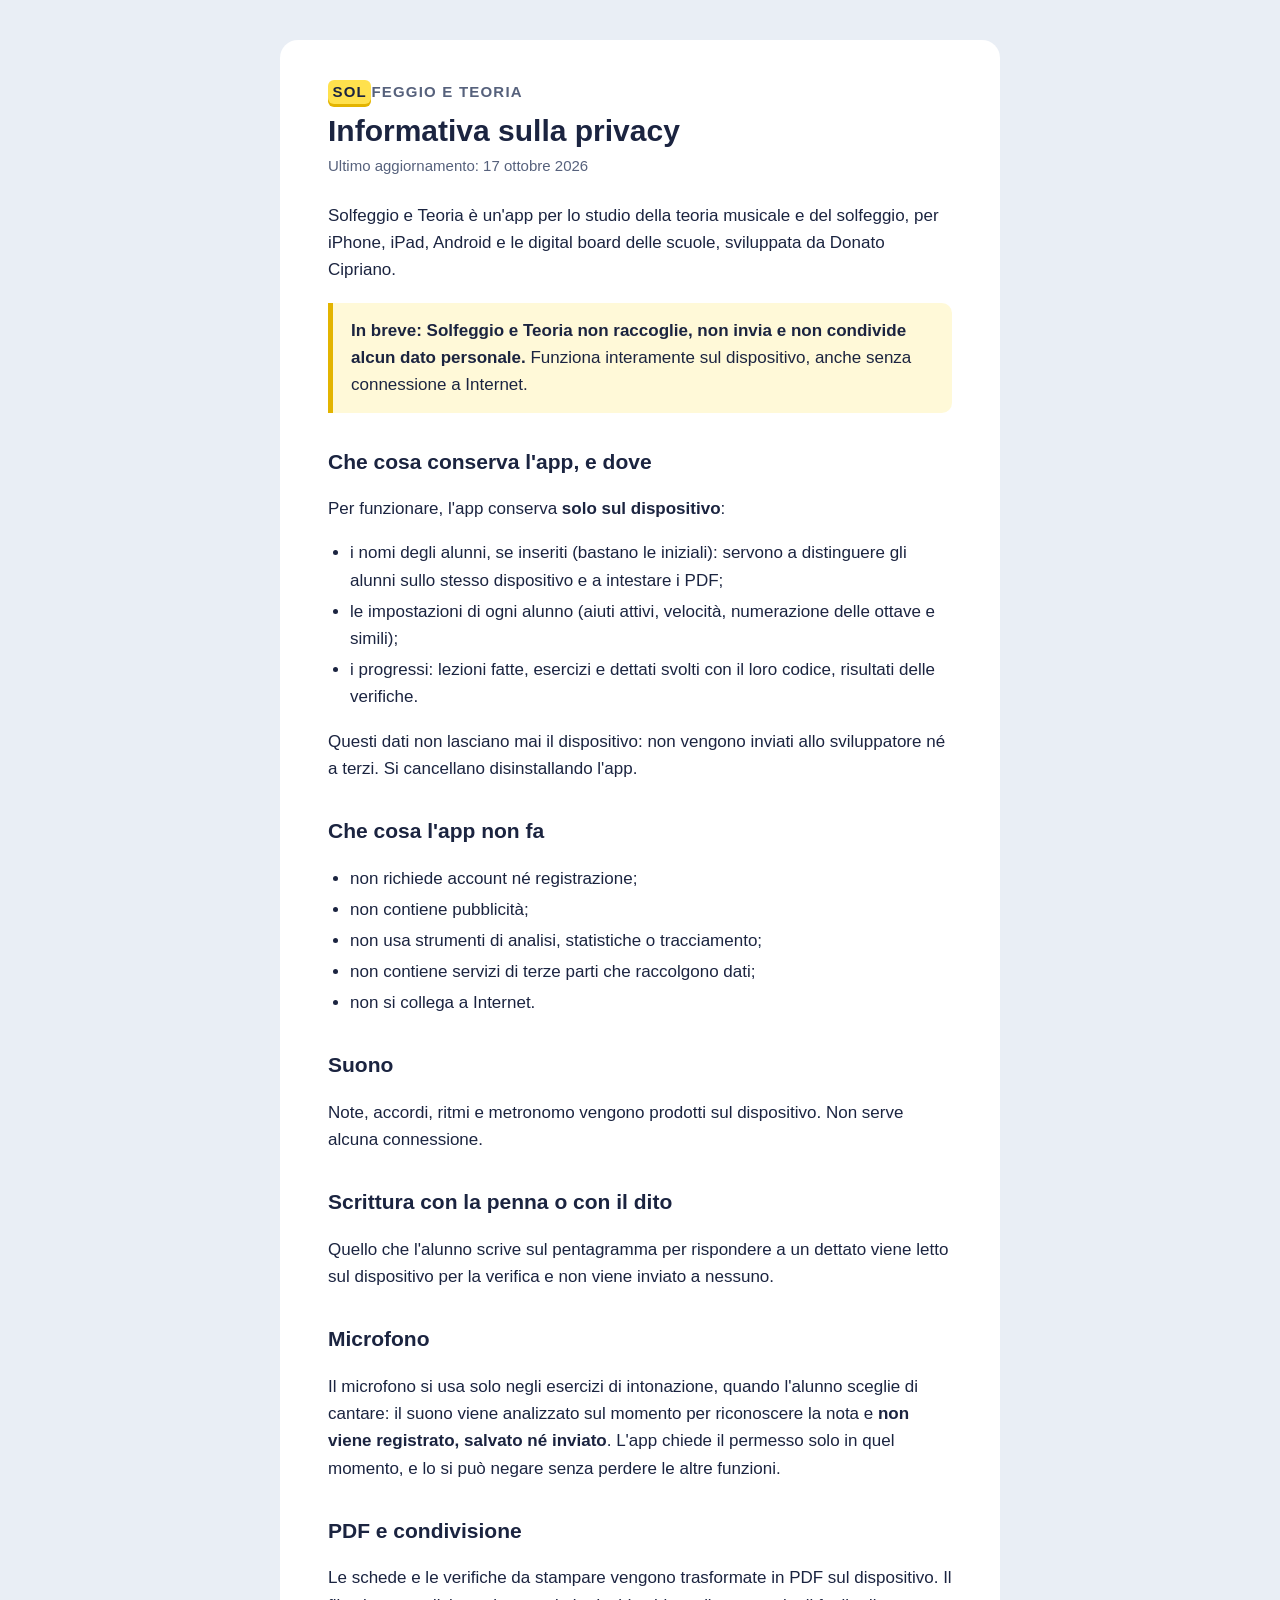
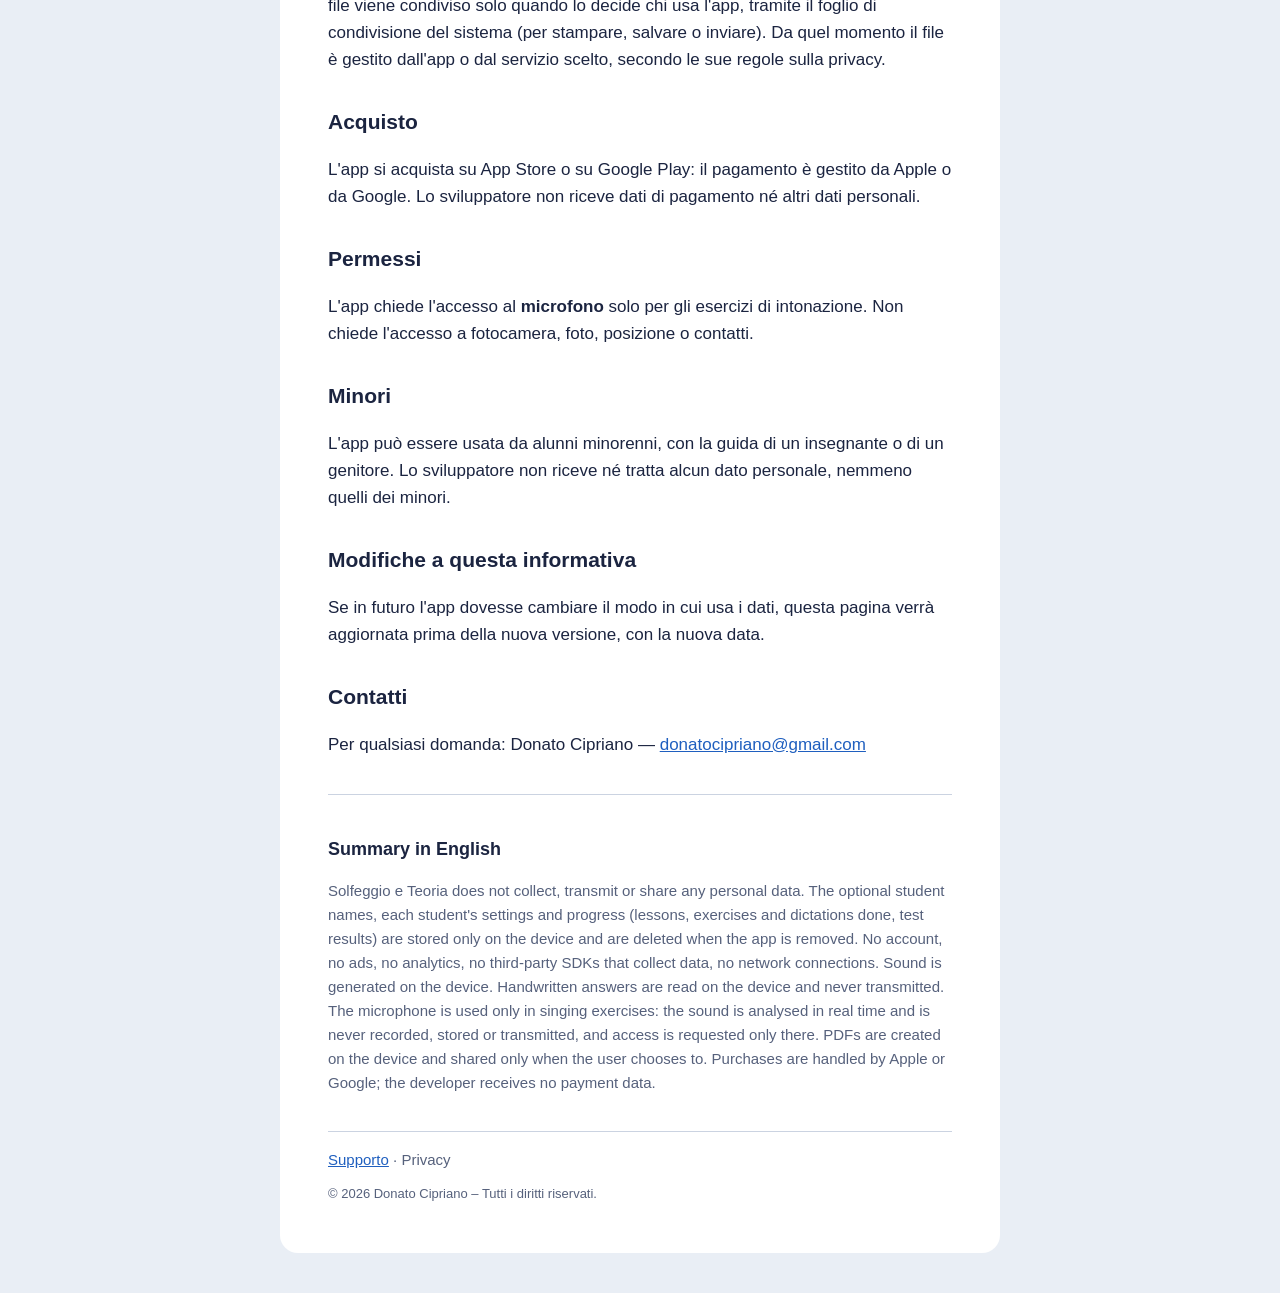
==== privacy.html @ b1e0a7ca "Sito di Solfeggio e Teoria: supporto e privacy Stessa forma del sito di Leggo e Scrivo: due pagine i" ====
<!doctype html>
<html lang="it">
<head>
<meta charset="utf-8">
<meta name="viewport" content="width=device-width, initial-scale=1">
<meta name="color-scheme" content="light dark">
<title>Solfeggio e Teoria — Privacy</title>
<meta name="description" content="Informativa sulla privacy dell'app Solfeggio e Teoria: nessun dato raccolto, tutto resta sul dispositivo.">
<link rel="stylesheet" href="style.css">
</head>
<body>
<main>
  <p class="brand"><b>SOL</b>FEGGIO E TEORIA</p>
  <h1>Informativa sulla privacy</h1>
  <p class="updated">Ultimo aggiornamento: 17 ottobre 2026</p>

  <p>Solfeggio e Teoria è un'app per lo studio della teoria musicale e del solfeggio, per iPhone, iPad, Android
  e le digital board delle scuole, sviluppata da Donato Cipriano.</p>

  <p class="summary"><strong>In breve: Solfeggio e Teoria non raccoglie, non invia e non condivide alcun dato personale.</strong>
  Funziona interamente sul dispositivo, anche senza connessione a Internet.</p>

  <h2>Che cosa conserva l'app, e dove</h2>
  <p>Per funzionare, l'app conserva <strong>solo sul dispositivo</strong>:</p>
  <ul>
    <li>i nomi degli alunni, se inseriti (bastano le iniziali): servono a distinguere gli alunni sullo stesso dispositivo e a intestare i PDF;</li>
    <li>le impostazioni di ogni alunno (aiuti attivi, velocità, numerazione delle ottave e simili);</li>
    <li>i progressi: lezioni fatte, esercizi e dettati svolti con il loro codice, risultati delle verifiche.</li>
  </ul>
  <p>Questi dati non lasciano mai il dispositivo: non vengono inviati allo sviluppatore né a terzi.
  Si cancellano disinstallando l'app.</p>

  <h2>Che cosa l'app non fa</h2>
  <ul>
    <li>non richiede account né registrazione;</li>
    <li>non contiene pubblicità;</li>
    <li>non usa strumenti di analisi, statistiche o tracciamento;</li>
    <li>non contiene servizi di terze parti che raccolgono dati;</li>
    <li>non si collega a Internet.</li>
  </ul>

  <h2>Suono</h2>
  <p>Note, accordi, ritmi e metronomo vengono prodotti sul dispositivo. Non serve alcuna connessione.</p>

  <h2>Scrittura con la penna o con il dito</h2>
  <p>Quello che l'alunno scrive sul pentagramma per rispondere a un dettato viene letto sul dispositivo per la verifica
  e non viene inviato a nessuno.</p>

  <h2>Microfono</h2>
  <p>Il microfono si usa solo negli esercizi di intonazione, quando l'alunno sceglie di cantare: il suono viene analizzato
  sul momento per riconoscere la nota e <strong>non viene registrato, salvato né inviato</strong>. L'app chiede il permesso
  solo in quel momento, e lo si può negare senza perdere le altre funzioni.</p>

  <h2>PDF e condivisione</h2>
  <p>Le schede e le verifiche da stampare vengono trasformate in PDF sul dispositivo.
  Il file viene condiviso solo quando lo decide chi usa l'app, tramite il foglio di condivisione del sistema
  (per stampare, salvare o inviare). Da quel momento il file è gestito dall'app o dal servizio scelto, secondo le sue regole sulla privacy.</p>

  <h2>Acquisto</h2>
  <p>L'app si acquista su App Store o su Google Play: il pagamento è gestito da Apple o da Google.
  Lo sviluppatore non riceve dati di pagamento né altri dati personali.</p>

  <h2>Permessi</h2>
  <p>L'app chiede l'accesso al <strong>microfono</strong> solo per gli esercizi di intonazione.
  Non chiede l'accesso a fotocamera, foto, posizione o contatti.</p>

  <h2>Minori</h2>
  <p>L'app può essere usata da alunni minorenni, con la guida di un insegnante o di un genitore.
  Lo sviluppatore non riceve né tratta alcun dato personale, nemmeno quelli dei minori.</p>

  <h2>Modifiche a questa informativa</h2>
  <p>Se in futuro l'app dovesse cambiare il modo in cui usa i dati, questa pagina verrà aggiornata prima della nuova versione,
  con la nuova data.</p>

  <h2>Contatti</h2>
  <p>Per qualsiasi domanda: Donato Cipriano — <a href="mailto:donatocipriano@gmail.com">donatocipriano@gmail.com</a></p>

  <section class="en" lang="en">
    <h2>Summary in English</h2>
    <p>Solfeggio e Teoria does not collect, transmit or share any personal data. The optional student names, each student's settings
    and progress (lessons, exercises and dictations done, test results) are stored only on the device and are deleted when the app is removed.
    No account, no ads, no analytics, no third-party SDKs that collect data, no network connections. Sound is generated on the device.
    Handwritten answers are read on the device and never transmitted. The microphone is used only in singing exercises: the sound is analysed
    in real time and is never recorded, stored or transmitted, and access is requested only there. PDFs are created on the device and shared
    only when the user chooses to. Purchases are handled by Apple or Google; the developer receives no payment data.</p>
  </section>

  <nav><a href="./">Supporto</a> · Privacy</nav>
  <p class="copy">© 2026 Donato Cipriano – Tutti i diritti riservati.</p>
</main>
</body>
</html>
---- style.css ----
/* Copyright © 2026 Donato Cipriano. Tutti i diritti riservati. */
/* Stesse tinte delle app della famiglia (Leggo e Scrivo), tema chiaro e scuro. Nessuna risorsa esterna. */
:root {
  --bg: #E9EEF5; --sheet: #FFFFFF; --ink: #1B2440; --muted: #56617C; --line: #CBD3E1;
  --mark: #FFE14D; --mark-edge: #E3B400; --link: #1F5FBF;
  color-scheme: light;
}
@media (prefers-color-scheme: dark) {
  :root:not([data-theme="light"]) {
    --bg: #121726; --sheet: #1B2236; --ink: #F1F3F8; --muted: #A7B0C6; --line: #303A55; --link: #86B4FF;
    color-scheme: dark;
  }
}
:root[data-theme="dark"] {
  --bg: #121726; --sheet: #1B2236; --ink: #F1F3F8; --muted: #A7B0C6; --line: #303A55; --link: #86B4FF;
  color-scheme: dark;
}

*, *::before, *::after { box-sizing: border-box; }
html { -webkit-text-size-adjust: 100%; }
body {
  margin: 0; background: var(--bg); color: var(--ink);
  font: 17px/1.6 -apple-system, BlinkMacSystemFont, "Segoe UI", Roboto, Verdana, sans-serif;
}
main {
  max-width: 720px; margin: 24px auto; padding: 28px 16px 36px;
  background: var(--sheet); border-radius: 18px;
}
@media (min-width: 760px) { main { padding: 40px 48px 48px; margin: 40px auto; } }

.brand { margin: 0 0 4px; font-size: 15px; font-weight: 700; letter-spacing: .08em; color: var(--muted); }
.brand b {
  display: inline-block; padding: 0 .3em; border-radius: 6px; color: #1B2440;
  background: var(--mark); box-shadow: 0 3px 0 var(--mark-edge);
}
h1 { margin: 8px 0 4px; font-size: 30px; line-height: 1.25; }
h2 { margin: 32px 0 8px; font-size: 21px; }
.updated { margin: 0 0 24px; color: var(--muted); font-size: 15px; }
.summary {
  margin: 20px 0; padding: 14px 18px; border-left: 5px solid var(--mark-edge);
  background: color-mix(in srgb, var(--mark) 22%, transparent); border-radius: 0 10px 10px 0;
}
ul { padding-left: 1.3em; }
li { margin: 4px 0; }
a { color: var(--link); }
nav { margin-top: 36px; padding-top: 16px; border-top: 1px solid var(--line); font-size: 15px; color: var(--muted); }
.en { margin-top: 36px; padding-top: 8px; border-top: 1px solid var(--line); color: var(--muted); font-size: 15px; }
.en h2 { color: var(--ink); font-size: 18px; }
.copy { margin: 12px 0 0; font-size: 13px; color: var(--muted); }
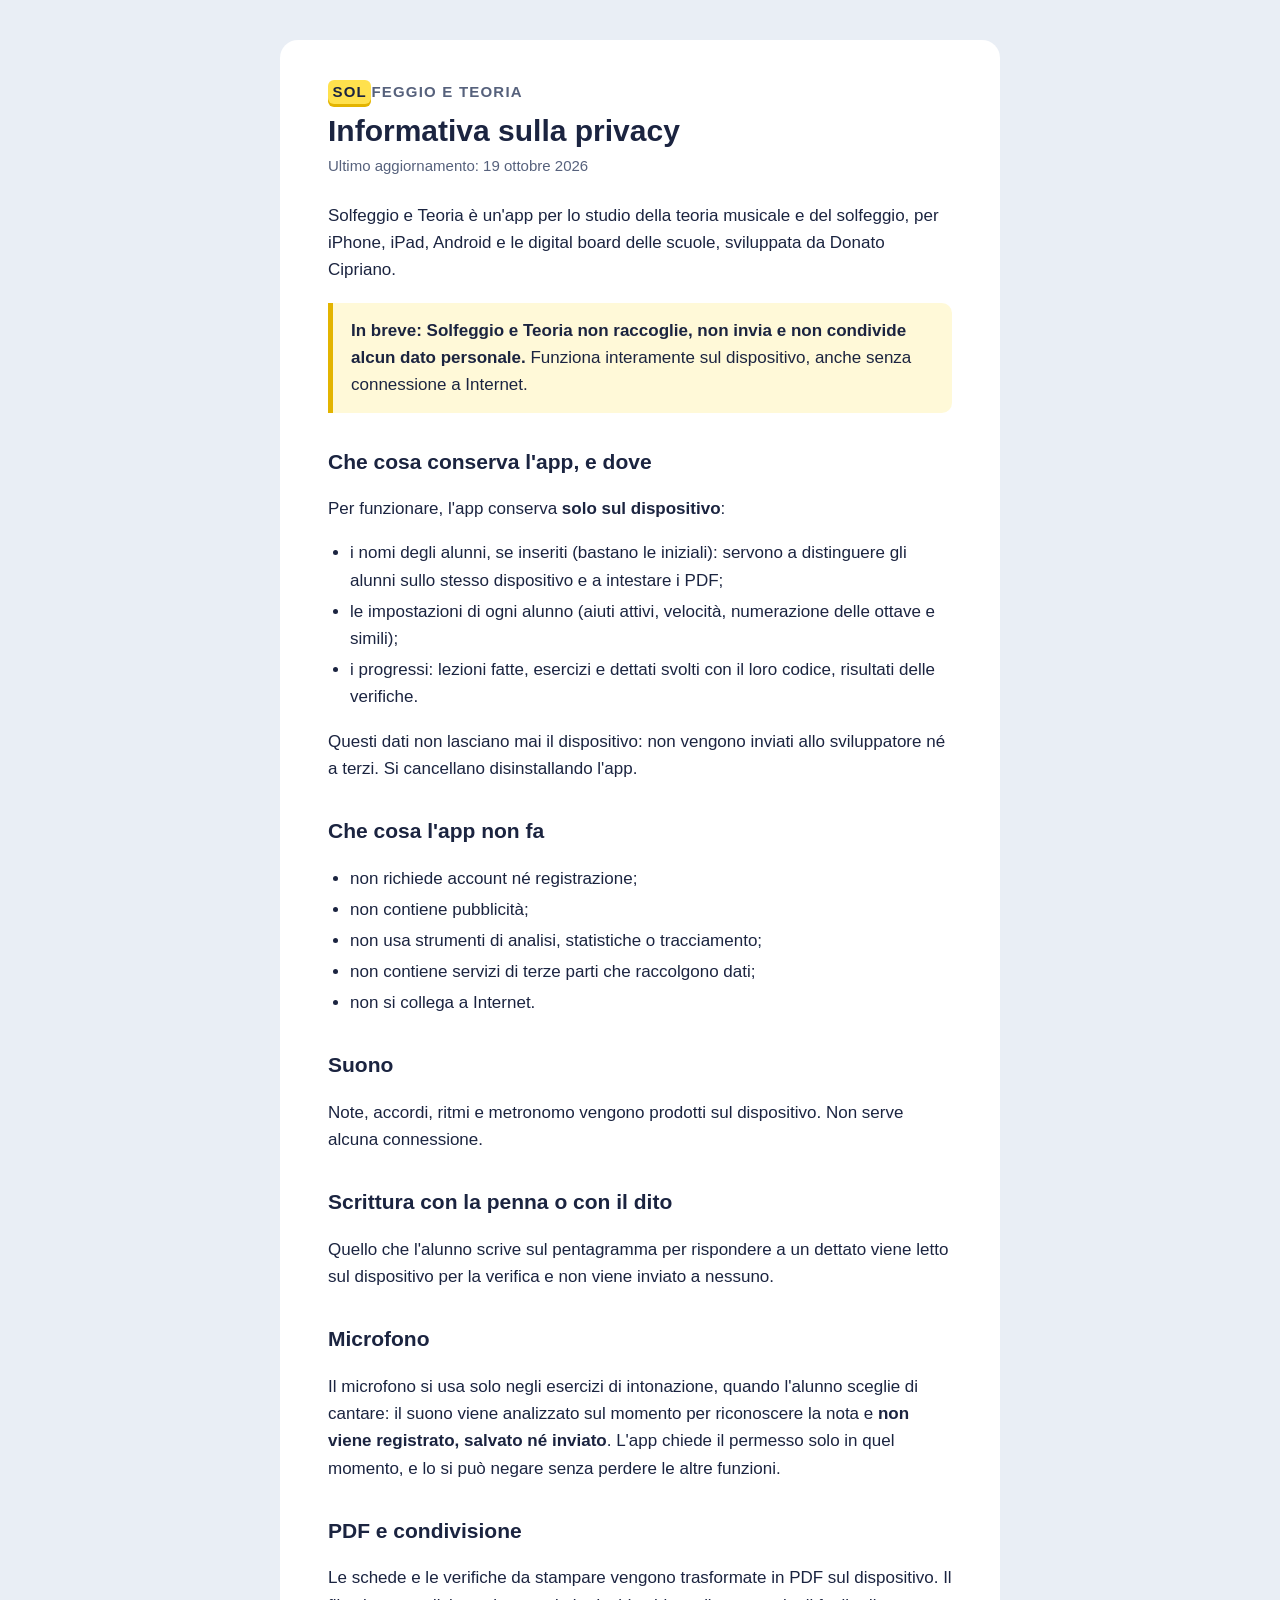
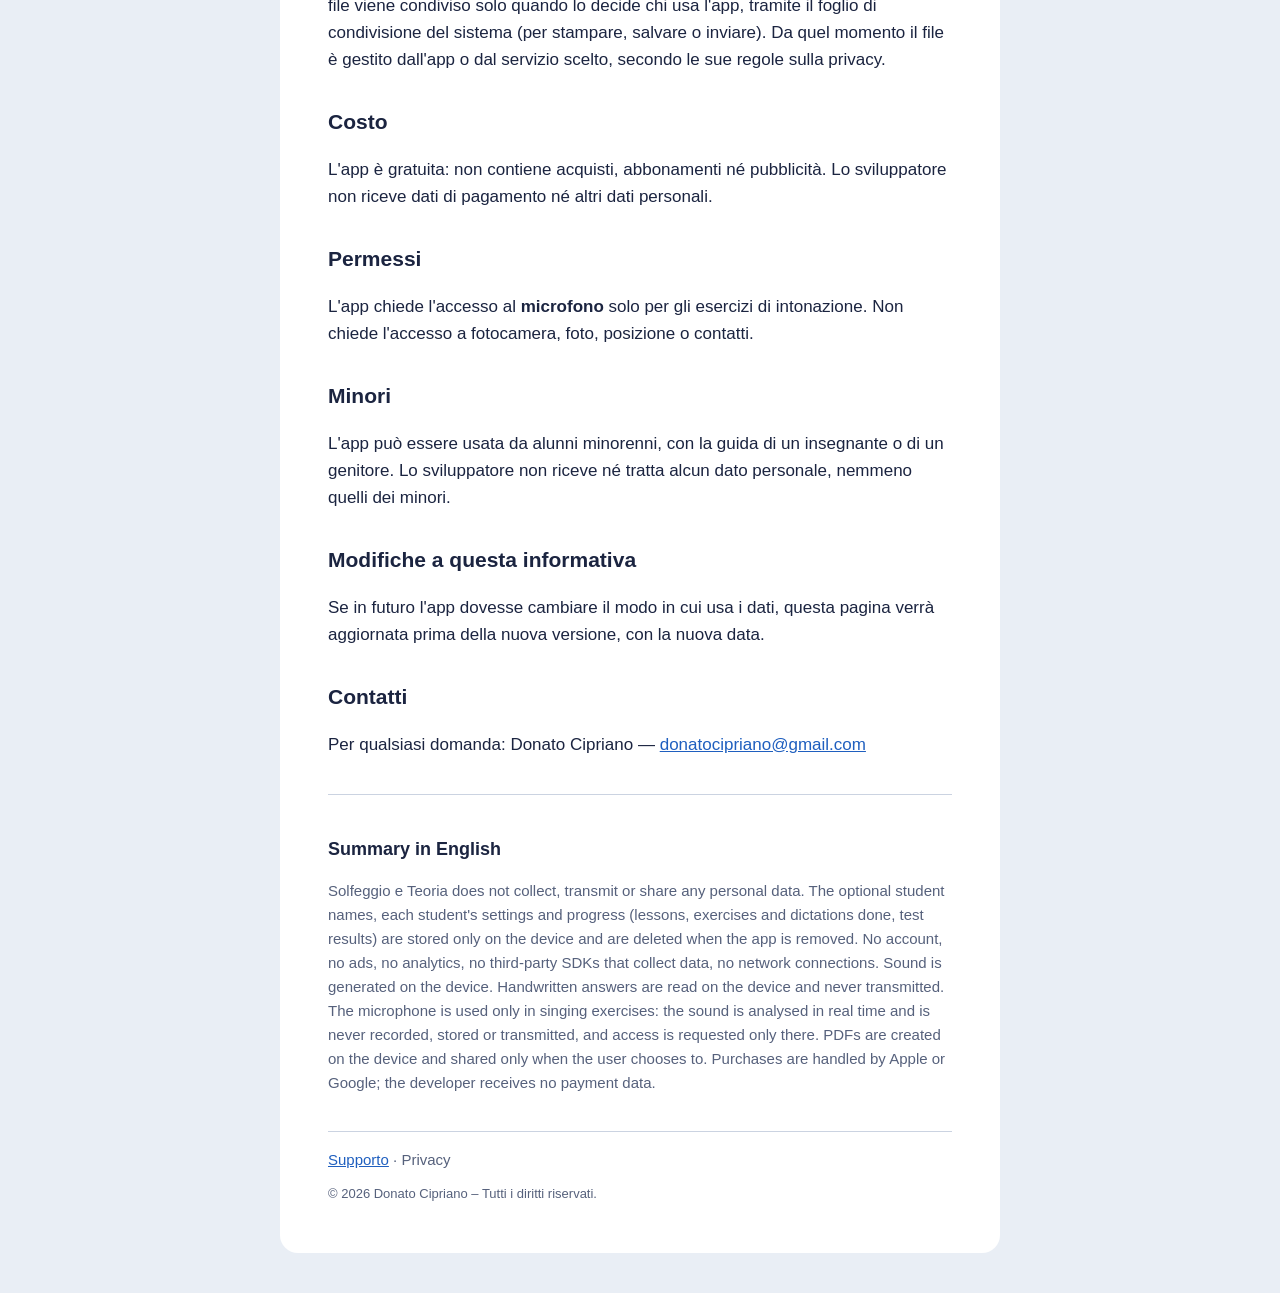
==== commit 3adedfbe: "Privacy: l'app è gratuita" ====
--- a/privacy.html
+++ b/privacy.html
@@ -12,7 +12,7 @@
 <main>
   <p class="brand"><b>SOL</b>FEGGIO E TEORIA</p>
   <h1>Informativa sulla privacy</h1>
-  <p class="updated">Ultimo aggiornamento: 17 ottobre 2026</p>
+  <p class="updated">Ultimo aggiornamento: 19 ottobre 2026</p>
 
   <p>Solfeggio e Teoria è un'app per lo studio della teoria musicale e del solfeggio, per iPhone, iPad, Android
   e le digital board delle scuole, sviluppata da Donato Cipriano.</p>
@@ -56,8 +56,8 @@
   Il file viene condiviso solo quando lo decide chi usa l'app, tramite il foglio di condivisione del sistema
   (per stampare, salvare o inviare). Da quel momento il file è gestito dall'app o dal servizio scelto, secondo le sue regole sulla privacy.</p>
 
-  <h2>Acquisto</h2>
-  <p>L'app si acquista su App Store o su Google Play: il pagamento è gestito da Apple o da Google.
+  <h2>Costo</h2>
+  <p>L'app è gratuita: non contiene acquisti, abbonamenti né pubblicità.
   Lo sviluppatore non riceve dati di pagamento né altri dati personali.</p>
 
   <h2>Permessi</h2>
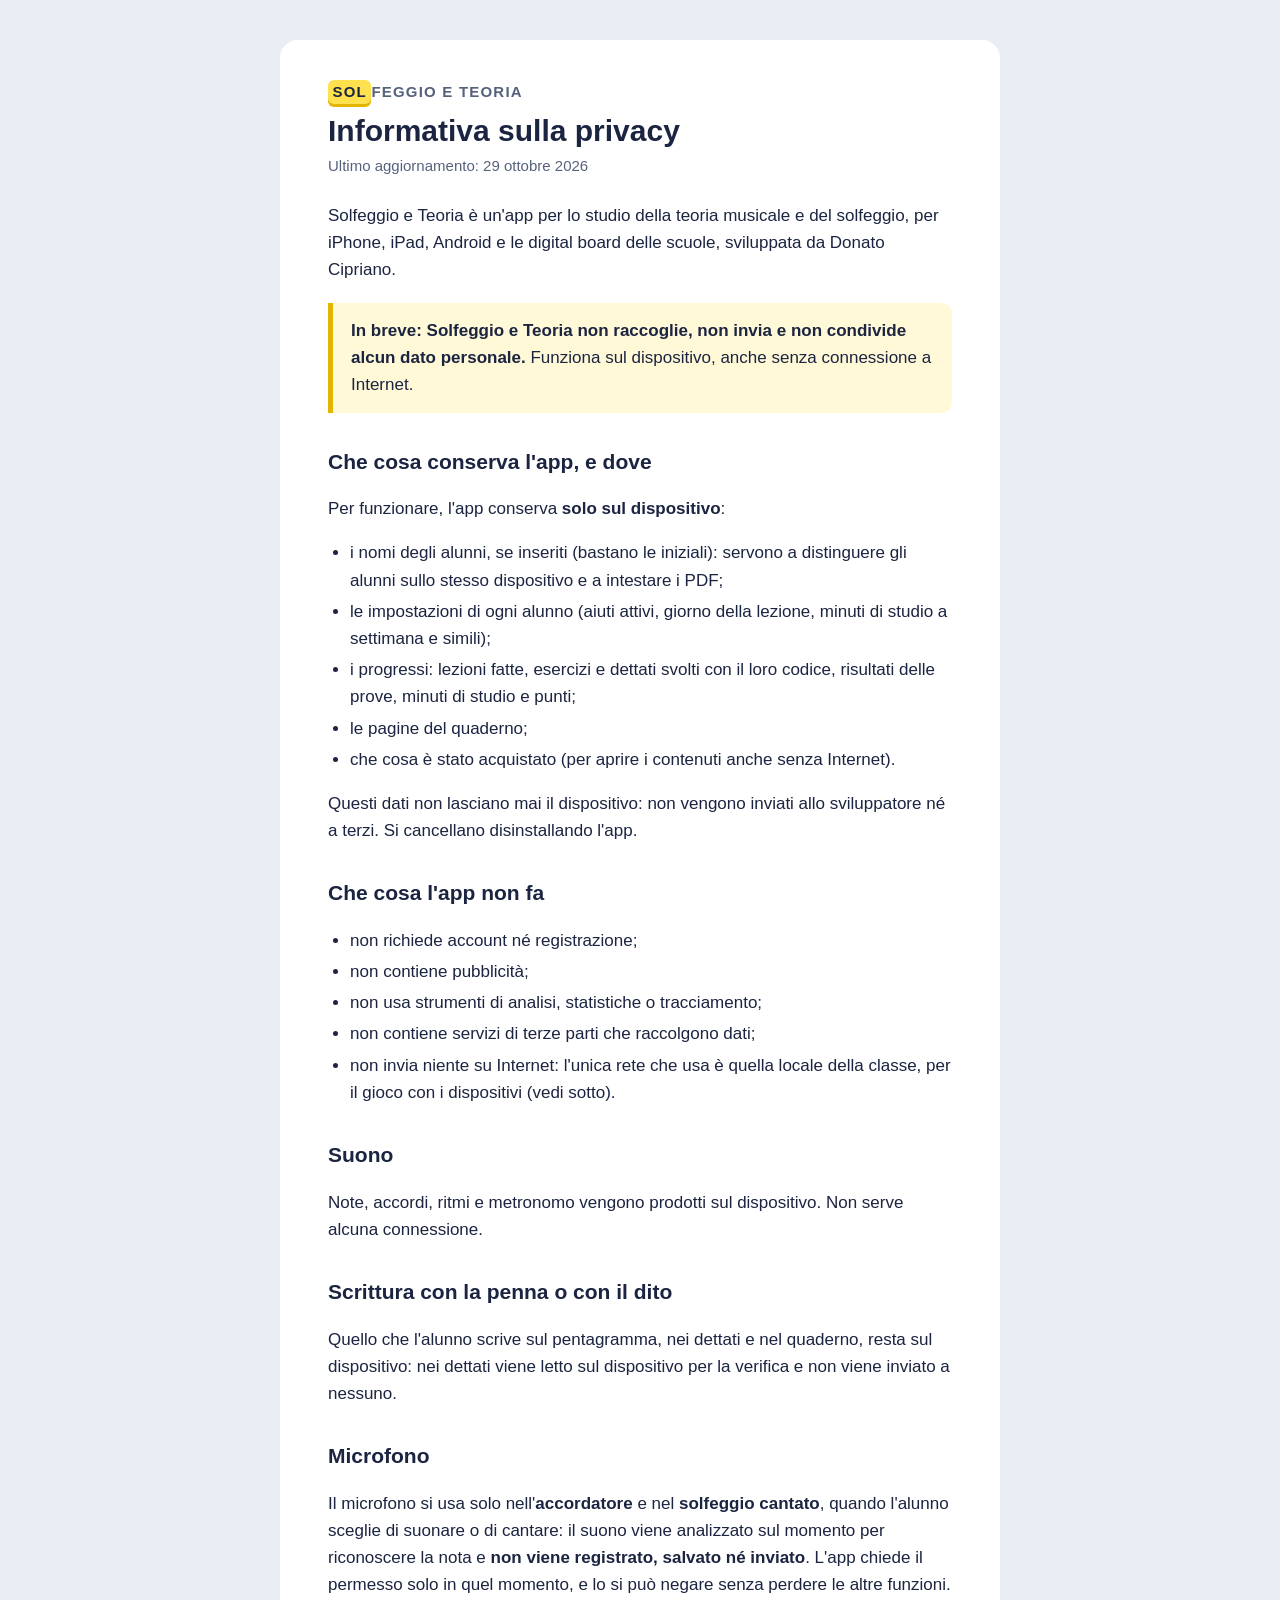
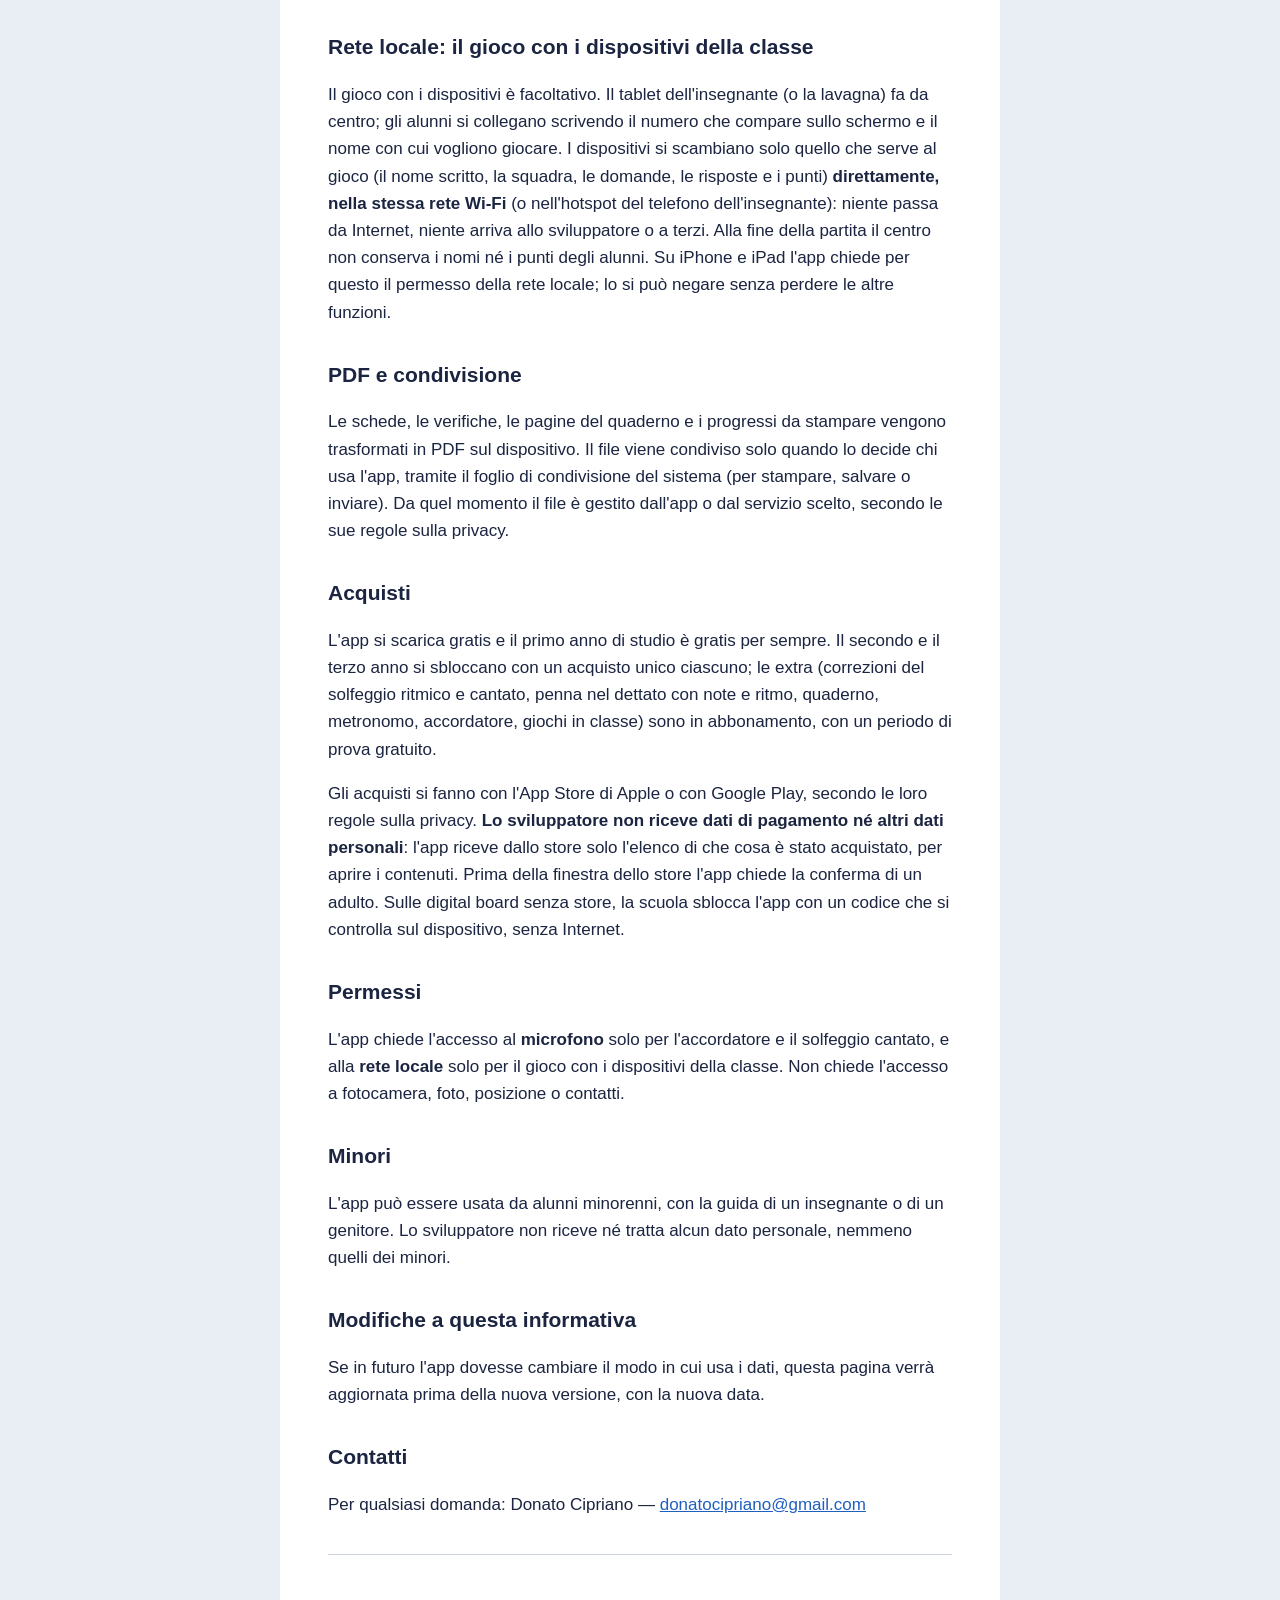
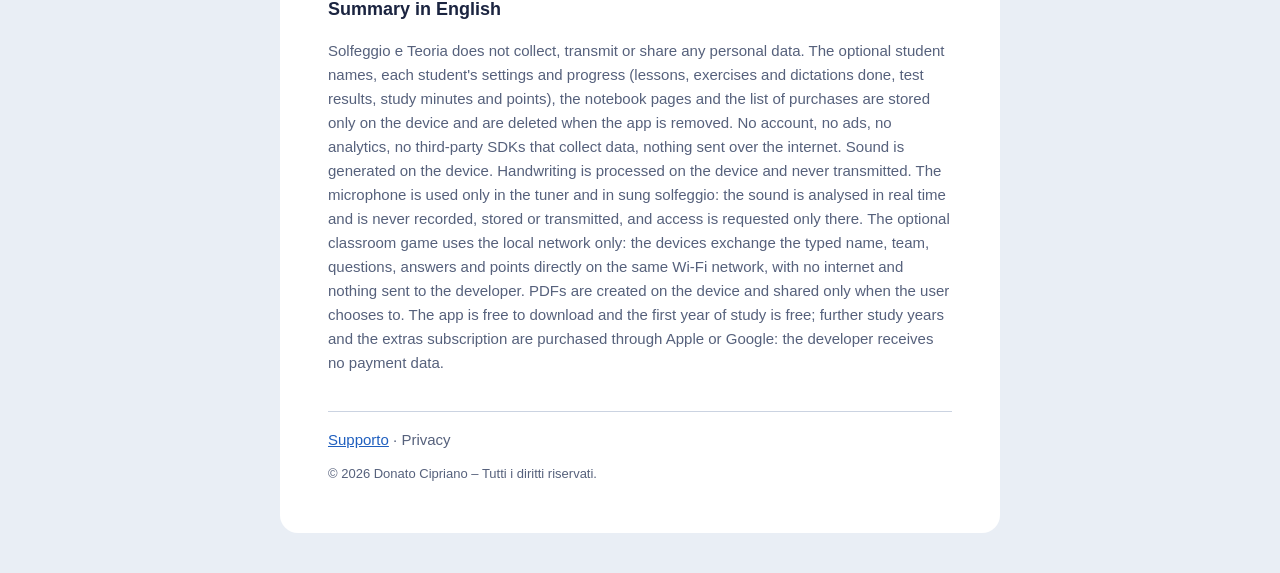
==== commit b33c5444: "Privacy e supporto: gli acquisti (primo anno gratis, secondo e terzo anno, extra in abbonamento), l'" ====
--- a/privacy.html
+++ b/privacy.html
@@ -12,20 +12,22 @@
 <main>
   <p class="brand"><b>SOL</b>FEGGIO E TEORIA</p>
   <h1>Informativa sulla privacy</h1>
-  <p class="updated">Ultimo aggiornamento: 19 ottobre 2026</p>
+  <p class="updated">Ultimo aggiornamento: 29 ottobre 2026</p>
 
   <p>Solfeggio e Teoria è un'app per lo studio della teoria musicale e del solfeggio, per iPhone, iPad, Android
   e le digital board delle scuole, sviluppata da Donato Cipriano.</p>
 
   <p class="summary"><strong>In breve: Solfeggio e Teoria non raccoglie, non invia e non condivide alcun dato personale.</strong>
-  Funziona interamente sul dispositivo, anche senza connessione a Internet.</p>
+  Funziona sul dispositivo, anche senza connessione a Internet.</p>
 
   <h2>Che cosa conserva l'app, e dove</h2>
   <p>Per funzionare, l'app conserva <strong>solo sul dispositivo</strong>:</p>
   <ul>
     <li>i nomi degli alunni, se inseriti (bastano le iniziali): servono a distinguere gli alunni sullo stesso dispositivo e a intestare i PDF;</li>
-    <li>le impostazioni di ogni alunno (aiuti attivi, velocità, numerazione delle ottave e simili);</li>
-    <li>i progressi: lezioni fatte, esercizi e dettati svolti con il loro codice, risultati delle verifiche.</li>
+    <li>le impostazioni di ogni alunno (aiuti attivi, giorno della lezione, minuti di studio a settimana e simili);</li>
+    <li>i progressi: lezioni fatte, esercizi e dettati svolti con il loro codice, risultati delle prove, minuti di studio e punti;</li>
+    <li>le pagine del quaderno;</li>
+    <li>che cosa è stato acquistato (per aprire i contenuti anche senza Internet).</li>
   </ul>
   <p>Questi dati non lasciano mai il dispositivo: non vengono inviati allo sviluppatore né a terzi.
   Si cancellano disinstallando l'app.</p>
@@ -36,32 +38,48 @@
     <li>non contiene pubblicità;</li>
     <li>non usa strumenti di analisi, statistiche o tracciamento;</li>
     <li>non contiene servizi di terze parti che raccolgono dati;</li>
-    <li>non si collega a Internet.</li>
+    <li>non invia niente su Internet: l'unica rete che usa è quella locale della classe, per il gioco con i dispositivi (vedi sotto).</li>
   </ul>
 
   <h2>Suono</h2>
   <p>Note, accordi, ritmi e metronomo vengono prodotti sul dispositivo. Non serve alcuna connessione.</p>
 
   <h2>Scrittura con la penna o con il dito</h2>
-  <p>Quello che l'alunno scrive sul pentagramma per rispondere a un dettato viene letto sul dispositivo per la verifica
-  e non viene inviato a nessuno.</p>
+  <p>Quello che l'alunno scrive sul pentagramma, nei dettati e nel quaderno, resta sul dispositivo: nei dettati viene letto
+  sul dispositivo per la verifica e non viene inviato a nessuno.</p>
 
   <h2>Microfono</h2>
-  <p>Il microfono si usa solo negli esercizi di intonazione, quando l'alunno sceglie di cantare: il suono viene analizzato
-  sul momento per riconoscere la nota e <strong>non viene registrato, salvato né inviato</strong>. L'app chiede il permesso
-  solo in quel momento, e lo si può negare senza perdere le altre funzioni.</p>
+  <p>Il microfono si usa solo nell'<strong>accordatore</strong> e nel <strong>solfeggio cantato</strong>, quando l'alunno
+  sceglie di suonare o di cantare: il suono viene analizzato sul momento per riconoscere la nota e
+  <strong>non viene registrato, salvato né inviato</strong>. L'app chiede il permesso solo in quel momento, e lo si può
+  negare senza perdere le altre funzioni.</p>
+
+  <h2>Rete locale: il gioco con i dispositivi della classe</h2>
+  <p>Il gioco con i dispositivi è facoltativo. Il tablet dell'insegnante (o la lavagna) fa da centro; gli alunni si
+  collegano scrivendo il numero che compare sullo schermo e il nome con cui vogliono giocare. I dispositivi si scambiano
+  solo quello che serve al gioco (il nome scritto, la squadra, le domande, le risposte e i punti) <strong>direttamente,
+  nella stessa rete Wi-Fi</strong> (o nell'hotspot del telefono dell'insegnante): niente passa da Internet, niente arriva allo
+  sviluppatore o a terzi. Alla fine della partita il centro non conserva i nomi né i punti degli alunni.
+  Su iPhone e iPad l'app chiede per questo il permesso della rete locale; lo si può negare senza perdere le altre funzioni.</p>
 
   <h2>PDF e condivisione</h2>
-  <p>Le schede e le verifiche da stampare vengono trasformate in PDF sul dispositivo.
+  <p>Le schede, le verifiche, le pagine del quaderno e i progressi da stampare vengono trasformati in PDF sul dispositivo.
   Il file viene condiviso solo quando lo decide chi usa l'app, tramite il foglio di condivisione del sistema
   (per stampare, salvare o inviare). Da quel momento il file è gestito dall'app o dal servizio scelto, secondo le sue regole sulla privacy.</p>
 
-  <h2>Costo</h2>
-  <p>L'app è gratuita: non contiene acquisti, abbonamenti né pubblicità.
-  Lo sviluppatore non riceve dati di pagamento né altri dati personali.</p>
+  <h2>Acquisti</h2>
+  <p>L'app si scarica gratis e il primo anno di studio è gratis per sempre. Il secondo e il terzo anno si sbloccano con
+  un acquisto unico ciascuno; le extra (correzioni del solfeggio ritmico e cantato, penna nel dettato con note e ritmo,
+  quaderno, metronomo, accordatore, giochi in classe) sono in abbonamento, con un periodo di prova gratuito.</p>
+  <p>Gli acquisti si fanno con l'App Store di Apple o con Google Play, secondo le loro regole sulla privacy.
+  <strong>Lo sviluppatore non riceve dati di pagamento né altri dati personali</strong>: l'app riceve dallo store solo
+  l'elenco di che cosa è stato acquistato, per aprire i contenuti. Prima della finestra dello store l'app chiede la
+  conferma di un adulto. Sulle digital board senza store, la scuola sblocca l'app con un codice che si controlla sul dispositivo,
+  senza Internet.</p>
 
   <h2>Permessi</h2>
-  <p>L'app chiede l'accesso al <strong>microfono</strong> solo per gli esercizi di intonazione.
+  <p>L'app chiede l'accesso al <strong>microfono</strong> solo per l'accordatore e il solfeggio cantato, e alla
+  <strong>rete locale</strong> solo per il gioco con i dispositivi della classe.
   Non chiede l'accesso a fotocamera, foto, posizione o contatti.</p>
 
   <h2>Minori</h2>
@@ -78,11 +96,15 @@
   <section class="en" lang="en">
     <h2>Summary in English</h2>
     <p>Solfeggio e Teoria does not collect, transmit or share any personal data. The optional student names, each student's settings
-    and progress (lessons, exercises and dictations done, test results) are stored only on the device and are deleted when the app is removed.
-    No account, no ads, no analytics, no third-party SDKs that collect data, no network connections. Sound is generated on the device.
-    Handwritten answers are read on the device and never transmitted. The microphone is used only in singing exercises: the sound is analysed
-    in real time and is never recorded, stored or transmitted, and access is requested only there. PDFs are created on the device and shared
-    only when the user chooses to. Purchases are handled by Apple or Google; the developer receives no payment data.</p>
+    and progress (lessons, exercises and dictations done, test results, study minutes and points), the notebook pages and the list of
+    purchases are stored only on the device and are deleted when the app is removed. No account, no ads, no analytics, no third-party
+    SDKs that collect data, nothing sent over the internet. Sound is generated on the device. Handwriting is processed on the device and
+    never transmitted. The microphone is used only in the tuner and in sung solfeggio: the sound is analysed in real time and is never
+    recorded, stored or transmitted, and access is requested only there. The optional classroom game uses the local network only: the
+    devices exchange the typed name, team, questions, answers and points directly on the same Wi-Fi network, with no internet and nothing
+    sent to the developer. PDFs are created on the device and shared only when the user chooses to. The app is free to download and the first
+    year of study is free; further study years and the extras subscription are purchased through Apple or Google: the developer receives
+    no payment data.</p>
   </section>
 
   <nav><a href="./">Supporto</a> · Privacy</nav>
